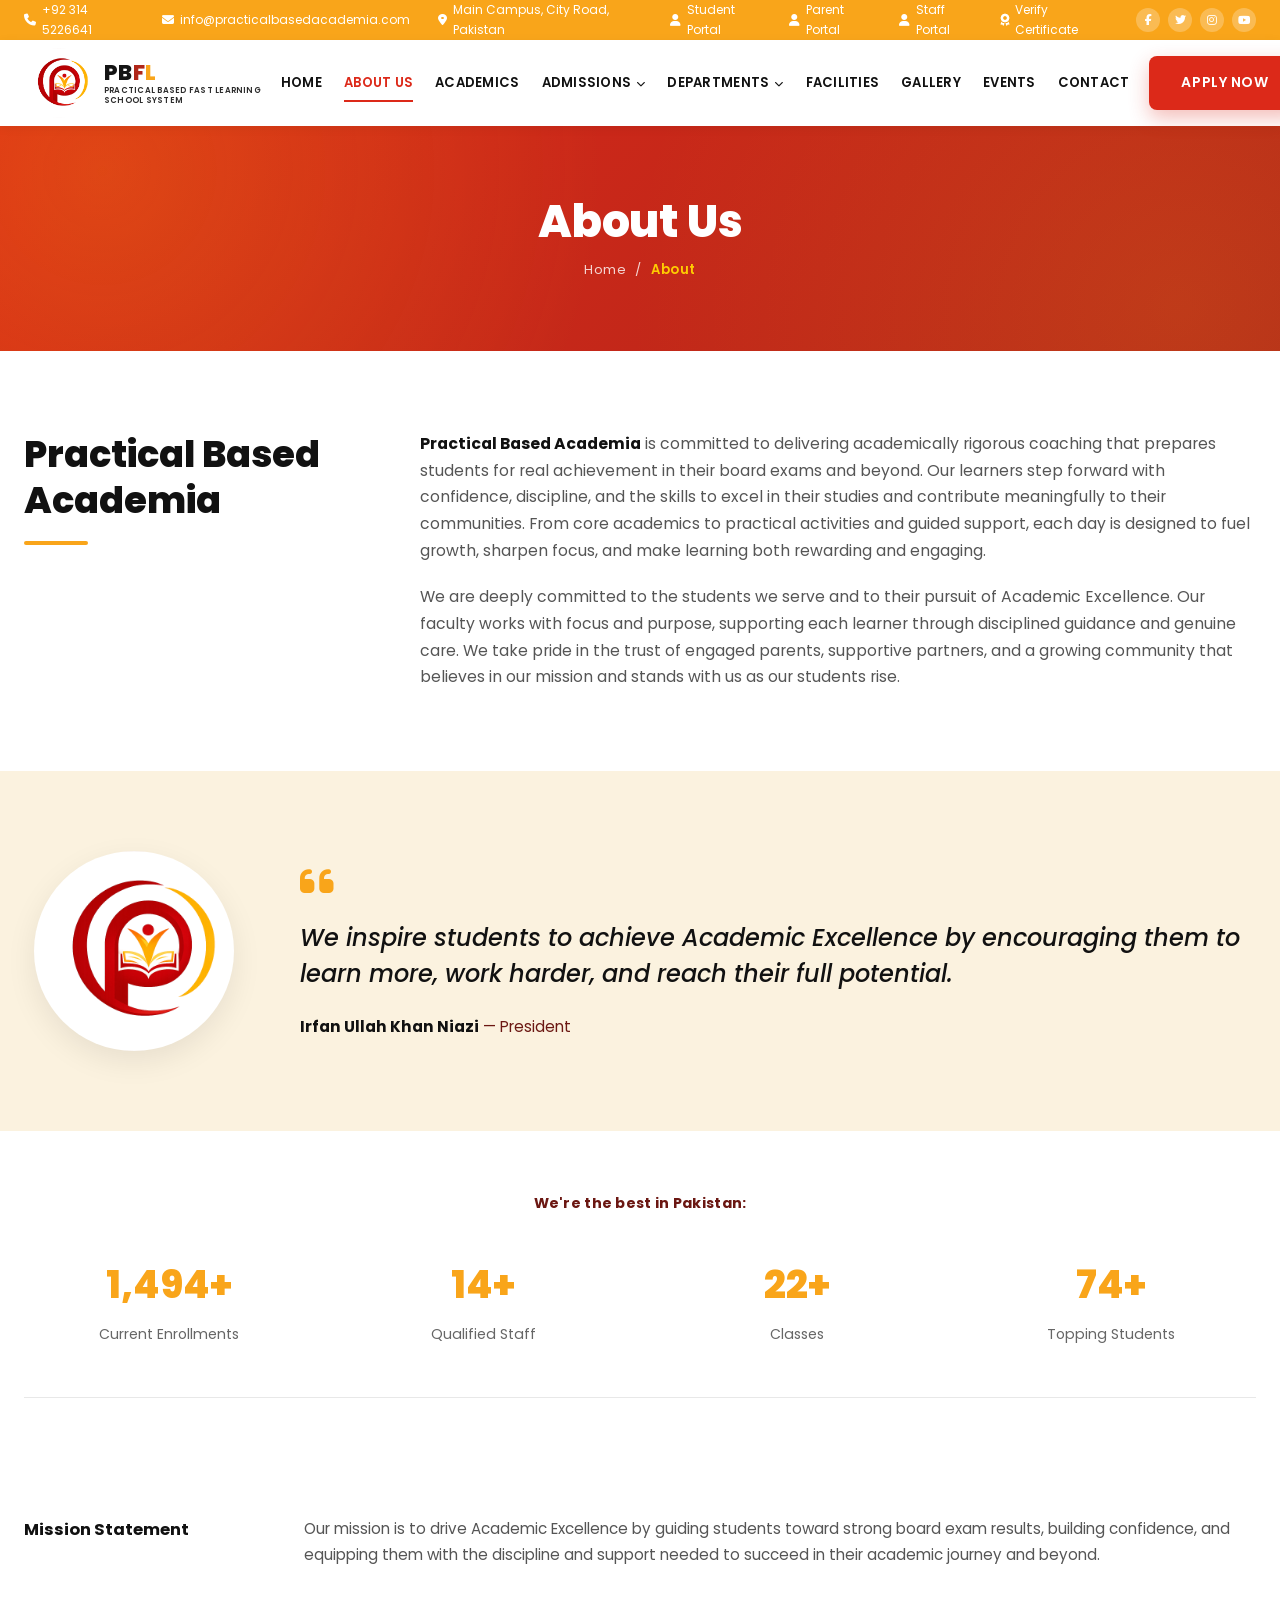
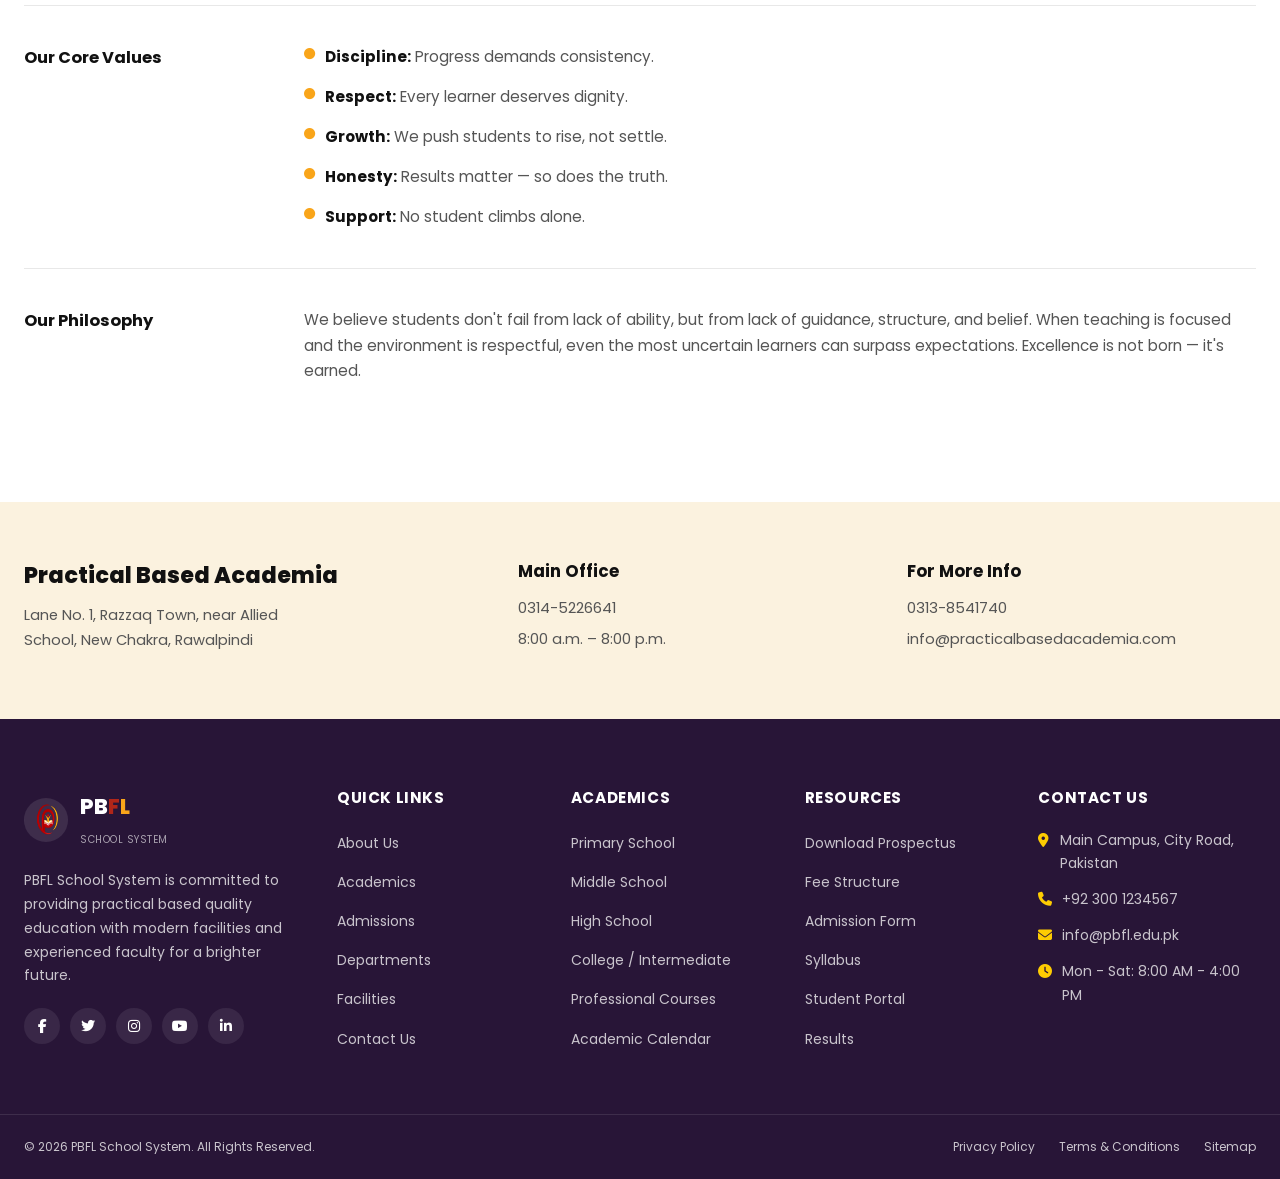
==== about.html @ 63ca3199 "Added the pages about contact certfctae" ====
<!doctype html>
<html lang="en">
<head>
<meta charset="UTF-8">
<meta name="viewport" content="width=device-width, initial-scale=1.0">
<title>About Us | PBFL School System</title>
<link rel="preconnect" href="https://fonts.googleapis.com">
<link rel="preconnect" href="https://fonts.gstatic.com" crossorigin>
<link rel="stylesheet" href="style.css">
<link href="https://fonts.googleapis.com/css2?family=Poppins:wght@300;400;500;600;700;800;900&display=swap" rel="stylesheet">
<link rel="stylesheet" href="https://cdnjs.cloudflare.com/ajax/libs/font-awesome/6.5.1/css/all.min.css">
<style>
/* ===================== ABOUT PAGE — component styles only ===================== */
:root{
  --cream:#FBF2DF;
}

/* ===================== PAGE TITLE BANNER ===================== */
.page-banner{
  position:relative;
  background:var(--gradient-primary);
  color:var(--white);
  padding-block:70px;
  text-align:center;
  overflow:hidden;
}
.page-banner::before{
  content:"";
  position:absolute; inset:0;
  background:
    radial-gradient(circle at 8% 20%, rgba(254,204,2,.18), transparent 42%),
    radial-gradient(circle at 92% 80%, rgba(249,165,26,.16), transparent 46%);
}
.page-banner h1{
  position:relative; z-index:1;
  color:var(--white);
  font-size:clamp(2rem, 4.5vw, 2.8rem);
  font-weight:800;
  letter-spacing:-.01em;
}
.page-banner .crumb{
  position:relative; z-index:1;
  margin-top:10px;
  font-size:.82rem;
  color:rgba(255,255,255,.8);
  letter-spacing:.04em;
}
.page-banner .crumb span{ color:var(--secondary); font-weight:600; }

/* ===================== ABOUT INTRO ===================== */
.about-intro{ padding-block:80px; background:var(--white); }
.about-intro__grid{
  display:grid;
  grid-template-columns:340px 1fr;
  gap:56px;
  align-items:start;
}
.about-intro__title{
  font-size:clamp(1.8rem,3vw,2.3rem);
  font-weight:800;
  color:var(--heading);
  line-height:1.25;
  margin-bottom:18px;
}
.about-intro__rule{
  width:64px; height:4px;
  background:var(--gold);
  border-radius:var(--radius-pill);
}
.about-intro__body p{
  color:#555;
  font-size:.98rem;
  margin-bottom:20px;
}
.about-intro__body p:last-child{ margin-bottom:0; }
.about-intro__body strong{ color:var(--heading); }

/* ===================== QUOTE / PRESIDENT ===================== */
.about-quote{ background:var(--cream); padding-block:80px; }
.about-quote__grid{
  display:grid;
  grid-template-columns:220px 1fr;
  gap:56px;
  align-items:center;
}
.about-quote__logo{
  width:200px; height:200px;
  border-radius:var(--radius-round);
  object-fit:cover;
  margin-inline:auto;
  background:var(--white);
  box-shadow:var(--shadow);
}
.about-quote__mark{
  font-size:2.4rem;
  color:var(--gold);
  line-height:1;
  margin-bottom:18px;
  font-family:Georgia, serif;
}
.about-quote blockquote{
  font-size:clamp(1.15rem,2.4vw,1.5rem);
  font-style:italic;
  color:var(--heading);
  font-weight:500;
  line-height:1.5;
  margin-bottom:22px;
}
.about-quote__author{
  font-size:.95rem;
  color:var(--maroon);
}
.about-quote__author strong{ color:var(--heading); font-weight:700; }

/* ===================== STATS ===================== */
.about-stats{ padding-block:60px; background:var(--white); }
.about-stats__label{
  text-align:center;
  font-weight:700;
  color:var(--maroon);
  font-size:.9rem;
  margin-bottom:36px;
  letter-spacing:.02em;
}
.about-stats__grid{
  display:grid;
  grid-template-columns:repeat(4, 1fr);
  gap:24px;
  text-align:center;
}
.about-stat__number{
  display:block;
  font-size:2.4rem;
  font-weight:800;
  color:var(--gold);
  margin-bottom:6px;
}
.about-stat p{ color:#666; font-size:.88rem; }
.about-stats__divider{
  border:none;
  border-top:1px solid var(--border);
  margin-top:50px;
}

/* ===================== INFO ROWS (mission / values / philosophy) ===================== */
.info-row{
  display:grid;
  grid-template-columns:240px 1fr;
  gap:40px;
  padding-block:38px;
  border-bottom:1px solid var(--border);
}
.info-row:last-of-type{ border-bottom:none; }
.info-row__label{
  font-weight:700;
  color:var(--heading);
  font-size:1.02rem;
}
.info-row__content p{ color:#555; font-size:.95rem; }
.values-list{ display:flex; flex-direction:column; gap:14px; }
.values-list li{
  color:#555;
  font-size:.95rem;
  display:flex;
  gap:10px;
  align-items:flex-start;
}
.values-list li i{
  color:var(--gold);
  margin-top:5px;
  font-size:.7rem;
  flex-shrink:0;
}
.values-list strong{ color:var(--heading); }

.info-section{ padding-block:20px 80px; background:var(--white); }

/* ===================== CONTACT STRIP ===================== */
.contact-strip{ background:var(--cream); padding-block:60px; }
.contact-strip__grid{
  display:grid;
  grid-template-columns:1.3fr 1fr 1fr;
  gap:40px;
}
.contact-strip h3{
  font-size:1.4rem;
  font-weight:800;
  color:var(--heading);
  margin-bottom:14px;
}
.contact-strip h4{
  font-size:1.05rem;
  font-weight:700;
  color:var(--heading);
  margin-bottom:14px;
}
.contact-strip p{ color:#555; font-size:.92rem; margin-bottom:6px; }
.contact-strip .addr{ color:#555; font-size:.92rem; max-width:280px; }

/* ===================== RESPONSIVE ===================== */
@media (max-width:900px){
  .about-intro__grid,
  .about-quote__grid{ grid-template-columns:1fr; gap:28px; }
  .about-quote__logo{ width:150px; height:150px; }
  .about-stats__grid{ grid-template-columns:repeat(2,1fr); gap:36px; }
  .info-row{ grid-template-columns:1fr; gap:14px; }
  .contact-strip__grid{ grid-template-columns:1fr; gap:30px; }
}
@media (max-width:480px){
  .page-banner{ padding-block:50px; }
  .about-intro{ padding-block:56px; }
  .about-quote{ padding-block:56px; }
  .about-stats__grid{ grid-template-columns:1fr 1fr; }
}
</style>
</head>
<body>

    <header class="site-header" id="siteHeader">
      <div class="top-bar">
        <div class="container top-bar__inner">
           <ul class="top-bar__contact">
            <li><i class="fa-solid fa-phone"></i> +92 314 5226641</li>
            <li><i class="fa-solid fa-envelope"></i>info@practicalbasedacademia.com</li>
            <li>
              <i class="fa-solid fa-location-dot"></i>  Main Campus, City Road,
              Pakistan
            </li>
          </ul>
          <div class="top-bar__right">
            <ul class="top-bar__portals">
              <li>
                <a href="#"><i class="fa-solid fa-user"></i> Student Portal</a>
              </li>
              <li>
                <a href="#"><i class="fa-solid fa-user"></i> Parent Portal</a>
              </li>
              <li>
                <a href="#"><i class="fa-solid fa-user"></i> Staff Portal</a>
              </li>
              <li>
                <a href="certificates.html"><i class="fa-solid fa-award"></i> Verify Certificate</a>
              </li>
            </ul>
            <ul class="top-bar__social">
              <li>
                <a href="#" aria-label="Facebook"
                  ><i class="fa-brands fa-facebook-f"></i
                ></a>
              </li>
              <li>
                <a href="#" aria-label="Twitter"
                  ><i class="fa-brands fa-twitter"></i
                ></a>
              </li>
              <li>
                <a href="#" aria-label="Instagram"
                  ><i class="fa-brands fa-instagram"></i
                ></a>
              </li>
              <li>
                <a href="#" aria-label="YouTube"
                  ><i class="fa-brands fa-youtube"></i
                ></a>
              </li>
            </ul>
          </div>
        </div>
      </div>

      <nav class="navbar" id="navbar">
        <div class="container navbar__inner">
          <a href="index.html" class="navbar__logo">
            <img
              src="images/logo-1.png"
              alt="PBFL School System Logo"
              class="navbar__logo-img"
            />
            <span class="navbar__logo-text">
              <strong
                ><span class="logo-letter logo-letter--dark">P</span
                ><span class="logo-letter logo-letter--dark">B</span
                ><span class="logo-letter logo-letter--red">F</span
                ><span class="logo-letter logo-letter--gold">L</span></strong
              >
              <small>PRACTICAL BASED FAST LEARNING<br />SCHOOL SYSTEM</small>
            </span>
          </a>

          <ul class="navbar__menu" id="navbarMenu">
            <li><a href="index.html">HOME</a></li>
            <li><a href="about.html" class="active">ABOUT US</a></li>
                         <li><a href="index.html#academics">ACADEMICS</a></li>

            <li class="has-dropdown">
              <a href="index.html#admissions"
                >ADMISSIONS <i class="fa-solid fa-chevron-down"></i
              ></a>
              <ul class="dropdown">
                <li><a href="admission-form.html">Admission Form</a></li>
                <li><a href="fee-structure.html">Fee Structure</a></li>
                <li><a href="prospectus.html">Prospectus</a></li>
              </ul>
            </li>
            <li class="has-dropdown">
              <a href="index.html#departments"
                >DEPARTMENTS <i class="fa-solid fa-chevron-down"></i
              ></a>
              <ul class="dropdown">
                <li><a href="#">Science</a></li>
                <li><a href="#">Computer</a></li>
                <li><a href="#">Arts</a></li>
              </ul>
            </li>
            <li><a href="index.html#facilities">FACILITIES</a></li>
            <li><a href="index.html#gallery">GALLERY</a></li>
            <li><a href="index.html#events">EVENTS</a></li>
            <li><a href="index.html#contact">CONTACT</a></li>
          </ul>

          <a href="index.html#admissions" class="btn btn--primary navbar__cta"
            >APPLY NOW</a
          >

          <button
            class="navbar__toggle"
            id="navbarToggle"
            aria-label="Toggle navigation"
          >
            <span></span>
            <span></span>
            <span></span>
          </button>
        </div>
      </nav>
    </header>

    <main>

    <!-- ===================== PAGE TITLE BANNER ===================== -->
    <section class="page-banner">
      <div class="container">
        <h1>About Us</h1>
        <p class="crumb">Home &nbsp;/&nbsp; <span>About</span></p>
      </div>
    </section>

    <!-- ===================== ABOUT INTRO ===================== -->
    <section class="about-intro">
      <div class="container about-intro__grid">
        <div>
          <h2 class="about-intro__title">Practical Based Academia</h2>
          <div class="about-intro__rule"></div>
        </div>
        <div class="about-intro__body">
          <p><strong>Practical Based Academia</strong> is committed to delivering academically rigorous coaching that prepares students for real achievement in their board exams and beyond. Our learners step forward with confidence, discipline, and the skills to excel in their studies and contribute meaningfully to their communities. From core academics to practical activities and guided support, each day is designed to fuel growth, sharpen focus, and make learning both rewarding and engaging.</p>
          <p>We are deeply committed to the students we serve and to their pursuit of Academic Excellence. Our faculty works with focus and purpose, supporting each learner through disciplined guidance and genuine care. We take pride in the trust of engaged parents, supportive partners, and a growing community that believes in our mission and stands with us as our students rise.</p>
        </div>
      </div>
    </section>

    <!-- ===================== QUOTE / PRESIDENT ===================== -->
    <section class="about-quote">
      <div class="container about-quote__grid">
        <img src="images/logo-1.png" alt="PBFL School System Logo" class="about-quote__logo">
        <div>
          <div class="about-quote__mark"><i class="fa-solid fa-quote-left"></i></div>
          <blockquote>We inspire students to achieve Academic Excellence by encouraging them to learn more, work harder, and reach their full potential.</blockquote>
          <p class="about-quote__author"><strong>Irfan Ullah Khan Niazi</strong> &mdash; President</p>
        </div>
      </div>
    </section>

    <!-- ===================== STATS ===================== -->
    <section class="about-stats">
      <div class="container">
        <p class="about-stats__label">We're the best in Pakistan:</p>
        <div class="about-stats__grid">
          <div class="about-stat" data-reveal>
            <span class="about-stat__number" data-count="2000" data-suffix="+">0</span>
            <p>Current Enrollments</p>
          </div>
          <div class="about-stat" data-reveal>
            <span class="about-stat__number" data-count="20" data-suffix="+">0</span>
            <p>Qualified Staff</p>
          </div>
          <div class="about-stat" data-reveal>
            <span class="about-stat__number" data-count="30" data-suffix="+">0</span>
            <p>Classes</p>
          </div>
          <div class="about-stat" data-reveal>
            <span class="about-stat__number" data-count="100" data-suffix="+">0</span>
            <p>Topping Students</p>
          </div>
        </div>
        <hr class="about-stats__divider">
      </div>
    </section>

    <!-- ===================== MISSION / VALUES / PHILOSOPHY ===================== -->
    <section class="info-section">
      <div class="container">

        <div class="info-row">
          <div class="info-row__label">Mission Statement</div>
          <div class="info-row__content">
            <p>Our mission is to drive Academic Excellence by guiding students toward strong board exam results, building confidence, and equipping them with the discipline and support needed to succeed in their academic journey and beyond.</p>
          </div>
        </div>

        <div class="info-row">
          <div class="info-row__label">Our Core Values</div>
          <div class="info-row__content">
            <ul class="values-list">
              <li><i class="fa-solid fa-circle"></i> <span><strong>Discipline:</strong> Progress demands consistency.</span></li>
              <li><i class="fa-solid fa-circle"></i> <span><strong>Respect:</strong> Every learner deserves dignity.</span></li>
              <li><i class="fa-solid fa-circle"></i> <span><strong>Growth:</strong> We push students to rise, not settle.</span></li>
              <li><i class="fa-solid fa-circle"></i> <span><strong>Honesty:</strong> Results matter &mdash; so does the truth.</span></li>
              <li><i class="fa-solid fa-circle"></i> <span><strong>Support:</strong> No student climbs alone.</span></li>
            </ul>
          </div>
        </div>

        <div class="info-row">
          <div class="info-row__label">Our Philosophy</div>
          <div class="info-row__content">
            <p>We believe students don't fail from lack of ability, but from lack of guidance, structure, and belief. When teaching is focused and the environment is respectful, even the most uncertain learners can surpass expectations. Excellence is not born &mdash; it's earned.</p>
          </div>
        </div>

      </div>
    </section>

    <!-- ===================== CONTACT STRIP ===================== -->
    <section class="contact-strip">
      <div class="container contact-strip__grid">
        <div>
          <h3>Practical Based Academia</h3>
          <p class="addr">Lane No. 1, Razzaq Town, near Allied School, New Chakra, Rawalpindi</p>
        </div>
        <div>
          <h4>Main Office</h4>
          <p>0314-5226641</p>
          <p>8:00 a.m. &ndash; 8:00 p.m.</p>
        </div>
        <div>
          <h4>For More Info</h4>
          <p>0313-8541740</p>
          <p>info@practicalbasedacademia.com</p>
        </div>
      </div>
    </section>

    </main>

    <!-- Footer -->
    <footer class="site-footer" id="contact">
      <div class="container site-footer__grid">
        <div class="footer-col footer-col--about">
          <a href="index.html" class="footer-logo">
            <img src="images/logo-1.png" alt="PBFL School System Logo" />
            <span>
              <strong
                ><span class="logo-letter logo-letter--light">P</span
                ><span class="logo-letter logo-letter--light">B</span
                ><span class="logo-letter logo-letter--red">F</span
                ><span class="logo-letter logo-letter--gold">L</span></strong
              >
              <small>SCHOOL SYSTEM</small>
            </span>
          </a>
          <p>
            PBFL School System is committed to providing practical based quality
            education with modern facilities and experienced faculty for a
            brighter future.
          </p>
          <ul class="footer-social">
            <li>
              <a href="#" aria-label="Facebook"
                ><i class="fa-brands fa-facebook-f"></i
              ></a>
            </li>
            <li>
              <a href="#" aria-label="Twitter"
                ><i class="fa-brands fa-twitter"></i
              ></a>
            </li>
            <li>
              <a href="#" aria-label="Instagram"
                ><i class="fa-brands fa-instagram"></i
              ></a>
            </li>
            <li>
              <a href="#" aria-label="YouTube"
                ><i class="fa-brands fa-youtube"></i
              ></a>
            </li>
            <li>
              <a href="#" aria-label="LinkedIn"
                ><i class="fa-brands fa-linkedin-in"></i
              ></a>
            </li>
          </ul>
        </div>

        <div class="footer-col">
          <h4>QUICK LINKS</h4>
          <ul>
            <li><a href="about.html">About Us</a></li>
            <li><a href="index.html#academics">Academics</a></li>
            <li><a href="index.html#admissions">Admissions</a></li>
            <li><a href="index.html#departments">Departments</a></li>
            <li><a href="index.html#facilities">Facilities</a></li>
            <li><a href="index.html#contact">Contact Us</a></li>
          </ul>
        </div>

        <div class="footer-col">
          <h4>ACADEMICS</h4>
          <ul>
            <li><a href="#">Primary School</a></li>
            <li><a href="#">Middle School</a></li>
            <li><a href="#">High School</a></li>
            <li><a href="#">College / Intermediate</a></li>
            <li><a href="#">Professional Courses</a></li>
            <li><a href="#">Academic Calendar</a></li>
          </ul>
        </div>

        <div class="footer-col">
          <h4>RESOURCES</h4>
          <ul>
            <li><a href="prospectus.html">Download Prospectus</a></li>
            <li><a href="fee-structure.html">Fee Structure</a></li>
            <li><a href="admission-form.html">Admission Form</a></li>
            <li><a href="#">Syllabus</a></li>
            <li><a href="#">Student Portal</a></li>
            <li><a href="#">Results</a></li>
          </ul>
        </div>

        <div class="footer-col">
          <h4>CONTACT US</h4>
          <ul class="footer-contact">
            <li>
              <i class="fa-solid fa-location-dot"></i> Main Campus, City Road,
              Pakistan
            </li>
            <li><i class="fa-solid fa-phone"></i> +92 300 1234567</li>
            <li><i class="fa-solid fa-envelope"></i> info@pbfl.edu.pk</li>
            <li>
              <i class="fa-solid fa-clock"></i> Mon - Sat: 8:00 AM - 4:00 PM
            </li>
          </ul>
        </div>
      </div>

      <div class="site-footer__bottom">
        <div class="container site-footer__bottom-inner">
          <p>&copy; 2026 PBFL School System. All Rights Reserved.</p>
          <ul>
            <li><a href="#">Privacy Policy</a></li>
            <li><a href="#">Terms &amp; Conditions</a></li>
            <li><a href="#">Sitemap</a></li>
          </ul>
        </div>
      </div>
    </footer>

    <button id="backToTop" class="back-to-top" aria-label="Back to top">
      <i class="fa-solid fa-arrow-up"></i>
    </button>

<script>
  // Counter animation for the stats section — matches the counter
  // behaviour already used elsewhere on the PBFL site (script.js).
  document.addEventListener('DOMContentLoaded', () => {
    const counters = document.querySelectorAll('.about-stat__number');
    if (!counters.length) return;

    const animateCounter = (el) => {
      const target = parseInt(el.dataset.count, 10) || 0;
      const suffix = el.dataset.suffix || '';
      const duration = 1800;
      const startTime = performance.now();

      const step = (now) => {
        const progress = Math.min((now - startTime) / duration, 1);
        const eased = 1 - Math.pow(1 - progress, 3);
        const value = Math.floor(eased * target);
        el.textContent = value.toLocaleString() + suffix;
        if (progress < 1) requestAnimationFrame(step);
        else el.textContent = target.toLocaleString() + suffix;
      };
      requestAnimationFrame(step);
    };

    const observer = new IntersectionObserver((entries) => {
      entries.forEach((entry) => {
        if (entry.isIntersecting) {
          animateCounter(entry.target);
          observer.unobserve(entry.target);
        }
      });
    }, { threshold: 0.5 });

    counters.forEach((counter) => observer.observe(counter));
  });
</script>
    <script src="script.js"></script>
</body>
</html>
---- style.css ----
/* ==========================================================================
   PBFL SCHOOL SYSTEM — STYLESHEET
   ========================================================================== */

/* ---------- Root Variables ---------- */
:root{
  /* Colors */
  --primary:#DC2919;
  --primary-dark:#B02619;
  --secondary:#FECC02;
  --gold:#F9A51A;
  --maroon:#6B1712;
  --purple:#281537;
  --black:#020101;
  --white:#FFFFFF;
  --light:#FAFAFA;
  --gray:#F4F4F4;
  --text:#2B2B2B;
  --heading:#111111;
  --border:#E8E8E8;

  --gradient-primary: linear-gradient(135deg, var(--primary) 0%, var(--primary-dark) 100%);
  --gradient-gold: linear-gradient(135deg, var(--gold) 0%, var(--secondary) 100%);

  --shadow-sm: 0 2px 10px rgba(2,1,1,.06);
  --shadow: 0 10px 30px rgba(2,1,1,.08);
  --shadow-lg: 0 20px 45px rgba(2,1,1,.12);

  --radius-sm: 8px;
  --radius: 12px;
  --radius-lg: 20px;
  --radius-round: 50%;
  --radius-pill: 999px;

  --transition-fast: .2s ease;
  --transition: .35s ease;
  --transition-slow: .6s ease;

  --container: 1380px;
  --navbar-height: 86px;
  --topbar-height: 40px;
  --section-padding: 80px;
  --section-padding-sm: 50px;
  --btn-height: 54px;

  --font-base: 'Poppins', sans-serif;
  --fs-h1: 2.9rem;
  --fs-h2: 2.2rem;
  --fs-h3: 1.25rem;
  --fs-body: 1rem;
  --fs-sm: 0.875rem;
  --fs-xs: 0.75rem;
  --lh-heading: 1.18;
  --lh-body: 1.7;
  --ls-wide: 0.04em;
  --ls-wider: 0.1em;

  --z-header: 1000;
  --z-dropdown: 1010;
  --z-back-to-top: 999;
  --z-overlay: 1050;

  --opacity-muted: .85;
  --blur-glass: blur(8px);
}

*,
*::before,
*::after{
  margin:0;
  padding:0;
  box-sizing:border-box;
}

html{
  scroll-behavior:smooth;
  scroll-padding-top: calc(var(--navbar-height) + var(--topbar-height));
}

body{
  font-family:var(--font-base);
  color:var(--text);
  line-height:var(--lh-body);
  background:var(--white);
  overflow-x:hidden;
  -webkit-font-smoothing:antialiased;
}

img{ max-width:100%; display:block; }
a{ text-decoration:none; color:inherit; }
ul{ list-style:none; }
button{ font-family:inherit; cursor:pointer; border:none; background:none; }
input{ font-family:inherit; }

h1,h2,h3,h4,h5,h6{
  color:var(--heading);
  line-height:var(--lh-heading);
  font-weight:700;
}

.container{
  width:100%;
  max-width:var(--container);
  margin-inline:auto;
  padding-inline:24px;
}

:focus-visible{
  outline:3px solid var(--gold);
  outline-offset:2px;
}

@media (prefers-reduced-motion: reduce){
  *{
    animation-duration:0.001ms !important;
    animation-iteration-count:1 !important;
    transition-duration:0.001ms !important;
    scroll-behavior:auto !important;
  }
}

/* ---------- Buttons ---------- */
.btn{
  display:inline-flex;
  align-items:center;
  justify-content:center;
  gap:10px;
  height:var(--btn-height);
  padding-inline:32px;
  border-radius:var(--radius-sm);
  font-size:var(--fs-sm);
  font-weight:600;
  letter-spacing:var(--ls-wide);
  white-space:nowrap;
  transition:transform var(--transition-fast), box-shadow var(--transition-fast), background var(--transition-fast);
}

.btn i{ font-size:.85em; transition:transform var(--transition-fast); }

.btn--primary{
  background:var(--primary);
  color:var(--white);
  box-shadow:0 8px 20px rgba(220,41,25,.3);
}
.btn--primary:hover{
  background:var(--primary-dark);
  transform:translateY(-3px);
  box-shadow:0 14px 26px rgba(220,41,25,.38);
}

.btn--secondary{
  background:var(--secondary);
  color:var(--heading);
  box-shadow:0 8px 20px rgba(254,204,2,.3);
}
.btn--secondary:hover{
  background:var(--gold);
  transform:translateY(-3px);
  box-shadow:0 14px 26px rgba(249,165,26,.4);
}

.btn--gold{
  background:var(--gold);
  color:var(--white);
}
.btn--gold:hover{
  background:var(--secondary);
  color:var(--heading);
  transform:translateY(-3px);
}

.btn:hover i{ transform:translateX(4px); }

/* ==========================================================================
   HEADER
   ========================================================================== */
.site-header{
  position:sticky;
  top:0;
  left:0;
  right:0;
  z-index:var(--z-header);
  width:100%;
}

.top-bar{
  background:var(--gold);
  color:var(--white);
  height:var(--topbar-height);
  display:flex;
  align-items:center;
  font-size:var(--fs-xs);
}

.top-bar__inner{
  display:flex;
  align-items:center;
  justify-content:space-between;
  gap:20px;
}

.top-bar__contact{
  display:flex;
  align-items:center;
  gap:28px;
}

.top-bar__contact li{
  display:flex;
  align-items:center;
  gap:8px;
}

.top-bar__right{
  display:flex;
  align-items:center;
  gap:28px;
}

.top-bar__portals{
  display:flex;
  align-items:center;
  gap:22px;
}

.top-bar__portals a,
.top-bar__contact li{
  display:flex;
  align-items:center;
  gap:6px;
}

.top-bar__portals a:hover{ text-decoration:underline; }

.top-bar__social{
  display:flex;
  align-items:center;
  gap:8px;
}

.top-bar__social a{
  width:24px;
  height:24px;
  border-radius:var(--radius-round);
  background:rgba(255,255,255,.25);
  display:flex;
  align-items:center;
  justify-content:center;
  font-size:11px;
  transition:background var(--transition-fast);
}

.top-bar__social a:hover{ background:var(--white); color:var(--gold); }

.navbar{
  background:var(--white);
  height:var(--navbar-height);
  box-shadow:var(--shadow-sm);
  transition:box-shadow var(--transition), height var(--transition);
}

.site-header.is-scrolled .navbar{
  box-shadow:var(--shadow-lg);
}

.navbar__inner{
  height:100%;
  display:flex;
  align-items:center;
  justify-content:space-between;
  gap:20px;
  flex-wrap:nowrap;
}

.navbar__logo{
  display:flex;
  align-items:center;
  gap:10px;
  flex-shrink:0;
}

.navbar__logo-img{
  width:70px;
  height:70px;
  border-radius:var(--radius-round);
  object-fit:cover;
  /* background:var(--gray); */
  flex-shrink:0;
}

.navbar__logo-text{
  display:flex;
  flex-direction:column;
  line-height:1.2;
  white-space:nowrap;
}

.navbar__logo-text strong{
  font-size:1.35rem;
  font-weight:800;
  letter-spacing:.02em;
}

/* PBFL wordmark — each letter colored to match the brand logo:
   P/B dark, F red, L gold */
.logo-letter--dark{ color:#141414; }
.logo-letter--light{ color:var(--white); }
.logo-letter--red{ color:var(--primary-dark); }
.logo-letter--gold{ color:var(--gold); }

.navbar__logo-text small{
  font-size:8px;
  font-weight:600;
  color:var(--text);
  letter-spacing:.03em;
  white-space:nowrap;
}

.navbar__menu{
  display:flex;
  align-items:center;
  gap:22px;
  flex-wrap:nowrap;
  flex:1;
  justify-content:center;
}

.navbar__menu > li{ position:relative; flex-shrink:0; }

.navbar__menu a{
  font-size:.82rem;
  font-weight:600;
  color:var(--heading);
  letter-spacing:.02em;
  display:flex;
  align-items:center;
  gap:5px;
  padding:8px 0;
  position:relative;
  white-space:nowrap;
  transition:color var(--transition-fast);
}

.navbar__menu a i{ font-size:9px; }

.navbar__menu a::after{
  content:"";
  position:absolute;
  left:0; bottom:0;
  width:0;
  height:2px;
  background:var(--primary);
  transition:width var(--transition-fast);
}

.navbar__menu a:hover,
.navbar__menu a.active{ color:var(--primary); }

.navbar__menu a:hover::after,
.navbar__menu a.active::after{ width:100%; }

.dropdown{
  position:absolute;
  top:calc(100% + 14px);
  left:0;
  min-width:200px;
  background:var(--white);
  border-radius:var(--radius-sm);
  box-shadow:var(--shadow-lg);
  padding:10px;
  opacity:0;
  visibility:hidden;
  transform:translateY(10px);
  transition:opacity var(--transition), transform var(--transition), visibility var(--transition);
  z-index:var(--z-dropdown);
}

.has-dropdown:hover .dropdown,
.has-dropdown:focus-within .dropdown{
  opacity:1;
  visibility:visible;
  transform:translateY(0);
}

.dropdown li a{
  padding:10px 12px;
  border-radius:6px;
  display:block;
}

.dropdown li a:hover{ background:var(--gray); color:var(--primary); }
.dropdown li a::after{ display:none; }

.navbar__cta{ flex-shrink:0; }

.navbar__toggle{
  display:none;
  flex-direction:column;
  gap:5px;
  width:30px;
}

.navbar__toggle span{
  width:100%;
  height:3px;
  background:var(--heading);
  border-radius:2px;
  transition:transform var(--transition-fast), opacity var(--transition-fast);
}

.navbar__toggle.is-open span:nth-child(1){ transform:translateY(8px) rotate(45deg); }
.navbar__toggle.is-open span:nth-child(2){ opacity:0; }
.navbar__toggle.is-open span:nth-child(3){ transform:translateY(-8px) rotate(-45deg); }

/* ==========================================================================
   HERO — full-width background image behind the text (previous layout),
   with the overlay fixed so it no longer covers the third student
   ========================================================================== */
.hero{
  position:relative;
  overflow:hidden;
  height:clamp(440px, 56vh, 560px);
  display:flex;
  align-items:center;
  padding-block:40px;
}

.hero__bg{
  position:absolute;
  inset:0;
  z-index:0;
}

.hero__bg-image{

  width:75%;

  height:100%;

  object-fit:cover;

    margin-left: auto;  /* eats up space on the left instead */



  object-position:center 20%;

  display:block;

}

/* Narrow, low-opacity fade: just enough backing for the text block,
   without washing out the rest of the photo (that's what was hiding
   the third student before). Text legibility is reinforced separately
   with text-shadow below, not by a big flat white panel. */
.hero__bg-overlay{
  position:absolute;
  inset:0;
  background:linear-gradient(90deg,
    rgba(255,255,255,.92) 0%,
    rgba(255,255,255,.78) 14%,
    rgba(255,255,255,.42) 24%,
    rgba(255,255,255,.12) 34%,
    rgba(255,255,255,0) 42%
  );
}

.hero__inner{
  position:relative;
  z-index:2;
  width:100%;
}

.hero__content{
  max-width:480px;
}

.hero__eyebrow{
  color:var(--text);
  font-weight:700;
  letter-spacing:var(--ls-wider);
  font-size:.72rem;
  margin-bottom:12px;
  text-shadow:0 1px 3px rgba(255,255,255,.6);
}

.hero__heading{
  font-size:var(--fs-h1);
  font-weight:800;
  color:var(--heading);
  margin-bottom:18px;
  letter-spacing:-.01em;
  text-shadow:0 2px 18px rgba(255,255,255,.55), 0 1px 2px rgba(255,255,255,.7);
}

.text-highlight{ color:var(--primary); }
.text-gold{ color:var(--gold); }

.hero__description{
  max-width:420px;
  color:#444;
  font-size:.94rem;
  line-height:1.6;
  margin-bottom:30px;
  text-shadow:0 1px 6px rgba(255,255,255,.75);
  display:-webkit-box;
  -webkit-line-clamp:3;
  -webkit-box-orient:vertical;
  overflow:hidden;
  min-height:calc(1.6em * 3);
}

.hero__buttons{
  display:flex;
  gap:16px;
  flex-wrap:wrap;
  align-items:center;
}

.hero__buttons .btn--secondary{
  padding-right:6px;
  gap:14px;
}

.hero__buttons .btn--secondary i{
  width:34px;
  height:34px;
  border-radius:var(--radius-round);
  background:var(--heading);
  color:var(--white);
  display:flex;
  align-items:center;
  justify-content:center;
  font-size:.75rem;
}

.hero__buttons .btn--secondary:hover i{ background:var(--primary); transform:none; }

.hero__arrow{
  position:absolute;
  top:50%;
  transform:translateY(-50%);
  width:42px;
  height:42px;
  border-radius:var(--radius-round);
  background:var(--white);
  color:var(--heading);
  display:flex;
  align-items:center;
  justify-content:center;
  box-shadow:0 4px 14px rgba(2,1,1,.15);
  z-index:3;
  font-size:.85rem;
  transition:background var(--transition-fast), color var(--transition-fast);
}

.hero__arrow:hover{
  background:var(--primary);
  color:var(--white);
}

.hero__arrow--left{ left:20px; }
.hero__arrow--right{ right:20px; }

.hero__wave{
  position:absolute;
  left:0; right:0; bottom:-2px;
  line-height:0;
  z-index:2;
}

.hero__wave svg{ width:100%; height:36px; display:block; }
.hero__wave-gold{ fill:var(--secondary); }
.hero__wave-red{ fill:var(--primary); }

/* ==========================================================================
   FEATURES
   ========================================================================== */
.features{
  padding-block:70px 60px;
  background:var(--white);
}

.features__grid{
  display:grid;
  grid-template-columns:repeat(6, 1fr);
  gap:24px;
}

.feature-card{
  position:relative;
  text-align:center;
  padding:34px 18px;
  border-radius:var(--radius);
  background:var(--white);
  box-shadow:var(--shadow-sm);
  border:1px solid var(--border);
  overflow:hidden;
  isolation:isolate;
  cursor:default;
  transition:transform .4s cubic-bezier(.22,1,.36,1), box-shadow .4s ease, border-color .4s ease;
}

.feature-card::before{
  content:"";
  position:absolute;
  top:0; left:0; right:0;
  height:4px;
  background:var(--gradient-primary);
  transform:scaleX(0);
  transform-origin:left;
  transition:transform .45s cubic-bezier(.22,1,.36,1);
}

.feature-card::after{
  content:"";
  position:absolute;
  inset:0;
  background:radial-gradient(circle at 50% 0%, rgba(220,41,25,.05), transparent 70%);
  opacity:0;
  transition:opacity .4s ease;
  z-index:-1;
}

.feature-card:hover{
  transform:translateY(-10px);
  box-shadow:0 22px 40px rgba(2,1,1,.12);
  border-color:transparent;
}

.feature-card:hover::before{ transform:scaleX(1); }
.feature-card:hover::after{ opacity:1; }

.feature-card__icon{
  width:68px;
  height:68px;
  border-radius:var(--radius-round);
  display:flex;
  align-items:center;
  justify-content:center;
  color:var(--white);
  font-size:1.4rem;
  margin:0 auto 20px;
  position:relative;
  transition:transform .5s cubic-bezier(.34,1.56,.64,1), box-shadow .4s ease;
}

.feature-card__icon--red{ background:var(--gradient-primary); }
.feature-card__icon--gold{ background:var(--gradient-gold); }

.feature-card:hover .feature-card__icon{
  transform:scale(1.12) rotate(-8deg);
}

.feature-card:hover .feature-card__icon--red{
  box-shadow:0 12px 26px rgba(220,41,25,.4);
}

.feature-card:hover .feature-card__icon--gold{
  box-shadow:0 12px 26px rgba(249,165,26,.4);
}

.feature-card__icon i{ transition:transform .5s ease; }
.feature-card:hover .feature-card__icon i{ transform:scale(1.1); }

.feature-card h3{
  font-size:1.05rem;
  margin-bottom:10px;
  transition:color .3s ease;
}

.feature-card:hover h3{ color:var(--primary); }

.feature-card p{
  font-size:var(--fs-sm);
  color:#666;
}

/* ==========================================================================
   STATISTICS
   ========================================================================== */
.statistics{
  background:var(--gradient-primary);
  padding-block:55px;
  margin-block:20px;
}

.statistics__grid{
  display:grid;
  grid-template-columns:repeat(6, 1fr);
  gap:20px;
  text-align:center;
}

.stat-item i{
  font-size:1.8rem;
  color:var(--secondary);
  margin-bottom:14px;
  display:block;
}

.stat-item__number{
  display:block;
  font-size:2.2rem;
  font-weight:800;
  color:var(--secondary);
  margin-bottom:6px;
}

.stat-item p{
  color:var(--white);
  font-size:var(--fs-sm);
  opacity:var(--opacity-muted);
}

/* ==========================================================================
   SECTION HEAD (shared)
   ========================================================================== */
.section-head{
  display:flex;
  justify-content:space-between;
  align-items:flex-end;
  gap:40px;
  margin-bottom:50px;
}

.section-head__eyebrow{
  color:var(--primary);
  font-weight:700;
  letter-spacing:var(--ls-wider);
  font-size:var(--fs-xs);
  margin-bottom:12px;
}

.section-head__title{
  font-size:var(--fs-h2);
  font-weight:800;
  position:relative;
  padding-bottom:16px;
}

.section-head__title::after{
  content:"";
  position:absolute;
  left:0; bottom:0;
  width:60px;
  height:4px;
  background:var(--gold);
  border-radius:var(--radius-pill);
}

.section-head__desc{
  max-width:420px;
  color:#666;
  font-size:var(--fs-sm);
  padding-bottom:6px;
}

/* ==========================================================================
   PROGRAMS
   ========================================================================== */
.programs{
  padding-block:var(--section-padding);
  background:var(--light);
}

.programs__grid{
  display:grid;
  grid-template-columns:repeat(5, 1fr);
  gap:24px;
}

.program-card{
  position:relative;
  background:var(--white);
  border-radius:var(--radius);
  padding:34px 24px;
  text-align:center;
  box-shadow:var(--shadow-sm);
  border:1px solid var(--border);
  overflow:hidden;
  isolation:isolate;
  transition:transform .45s cubic-bezier(.22,1,.36,1), box-shadow .45s ease, border-color .45s ease;
}

.program-card::before{
  content:"";
  position:absolute;
  inset:0;
  background:var(--gradient-primary);
  clip-path:circle(0% at 50% 100%);
  transition:clip-path .55s cubic-bezier(.22,1,.36,1);
  z-index:-1;
}

.program-card:hover{
  transform:translateY(-12px);
  box-shadow:0 24px 46px rgba(220,41,25,.25);
  border-color:transparent;
}

.program-card:hover::before{
  clip-path:circle(75% at 50% 100%);
}

.program-card__icon{
  width:64px;
  height:64px;
  border-radius:var(--radius-round);
  display:flex;
  align-items:center;
  justify-content:center;
  color:var(--white);
  font-size:1.3rem;
  margin:0 auto 20px;
  transition:transform .5s cubic-bezier(.34,1.56,.64,1), background .4s ease, color .4s ease, box-shadow .4s ease;
}

.program-card__icon--gold{ background:var(--gradient-gold); }
.program-card__icon--red{ background:var(--gradient-primary); }

.program-card:hover .program-card__icon{
  background:var(--white);
  color:var(--primary);
  transform:scale(1.14) rotate(360deg);
  box-shadow:0 10px 24px rgba(2,1,1,.2);
}

.program-card h3{
  font-size:1.05rem;
  margin-bottom:12px;
  transition:color .4s ease;
}

.program-card:hover h3{ color:var(--white); }

.program-card p{
  font-size:var(--fs-sm);
  color:#666;
  margin-bottom:18px;
  transition:color .4s ease;
}

.program-card:hover p{ color:rgba(255,255,255,.9); }

.read-more{
  color:var(--primary);
  font-weight:600;
  font-size:var(--fs-sm);
  display:inline-flex;
  align-items:center;
  gap:8px;
  position:relative;
  transition:color .4s ease;
}

.read-more::after{
  content:"";
  position:absolute;
  left:0; bottom:-3px;
  width:0;
  height:1.5px;
  background:currentColor;
  transition:width .35s ease;
}

.read-more:hover::after{ width:calc(100% - 26px); }

.program-card:hover .read-more{ color:var(--white); }

.read-more i{ transition:transform .35s cubic-bezier(.34,1.56,.64,1); }
.read-more:hover i{ transform:translateX(6px); }

/* ==========================================================================
   ACHIEVERS
   ========================================================================== */
.achievers{
  padding-block:var(--section-padding);
  background:var(--white);
}

.achievers__inner{
  display:grid;
  grid-template-columns:260px 1fr;
  gap:40px;
  align-items:center;
}

.achievers__intro{
  background:var(--gray);
  padding:36px 28px;
  border-radius:var(--radius);
  height:100%;
  display:flex;
  flex-direction:column;
  justify-content:center;
}

.achievers__intro .section-head__title{ margin-bottom:26px; }

.achievers__intro .btn{ align-self:flex-start; }

.achievers__list{
  display:grid;
  grid-template-columns:repeat(5, 1fr);
  gap:20px;
}

.achiever-card{
  text-align:center;
  padding:10px;
}

.achiever-card__avatar{
  position:relative;
  width:96px;
  height:96px;
  margin:0 auto 16px;
}

.achiever-card__avatar img{
  width:100%;
  height:100%;
  border-radius:var(--radius-round);
  object-fit:cover;
  border:3px solid var(--secondary);
  background:var(--gray);
}

.achiever-card__wreath{
  position:absolute;
  bottom:-10px;
  left:50%;
  transform:translateX(-50%);
  color:var(--gold);
  font-size:1.4rem;
  background:var(--white);
  border-radius:var(--radius-round);
  width:28px;
  height:28px;
  display:flex;
  align-items:center;
  justify-content:center;
  box-shadow:var(--shadow-sm);
}

.achiever-card h4{
  font-size:1rem;
  margin-bottom:6px;
}

.achiever-card__position{
  color:var(--primary);
  font-weight:700;
  font-size:var(--fs-xs);
  letter-spacing:.03em;
  margin-bottom:4px;
}

.achiever-card__position--gold{ color:var(--gold); }

.achiever-card__detail{
  font-size:var(--fs-xs);
  color:#666;
}

.achiever-card__sub{
  font-size:var(--fs-xs);
  color:#999;
}

/* ==========================================================================
   EVENTS & NEWS
   ========================================================================== */
.events-news{
  padding-block:var(--section-padding);
  background:var(--light);
}

.events-news__grid{
  display:grid;
  grid-template-columns:340px 1fr;
  gap:40px;
  align-items:start;
}

.events-col__title,
.news-col__title{
  font-size:1.2rem;
  font-weight:800;
  letter-spacing:var(--ls-wide);
  color:var(--primary);
  margin-bottom:26px;
  position:relative;
  padding-bottom:14px;
}

.events-col__title::after,
.news-col__title::after{
  content:"";
  position:absolute;
  left:0; bottom:0;
  width:50px;
  height:3px;
  background:var(--gold);
}

.event-item{
  position:relative;
  display:flex;
  gap:18px;
  background:var(--white);
  border-radius:var(--radius);
  padding:18px;
  margin-bottom:18px;
  box-shadow:var(--shadow-sm);
  border:1px solid var(--border);
  overflow:hidden;
  transition:transform .4s cubic-bezier(.22,1,.36,1), box-shadow .4s ease, border-color .4s ease;
}

.event-item::before{
  content:"";
  position:absolute;
  top:0; left:0; bottom:0;
  width:4px;
  background:var(--gradient-gold);
  transform:scaleY(0);
  transform-origin:bottom;
  transition:transform .4s cubic-bezier(.22,1,.36,1);
}

.event-item:hover{
  transform:translateX(10px);
  box-shadow:0 16px 32px rgba(2,1,1,.12);
  border-color:transparent;
}

.event-item:hover::before{ transform:scaleY(1); }

.event-item__date{
  flex-shrink:0;
  width:60px;
  height:60px;
  border-radius:var(--radius-sm);
  background:var(--gradient-primary);
  color:var(--white);
  display:flex;
  flex-direction:column;
  align-items:center;
  justify-content:center;
  font-size:var(--fs-xs);
  font-weight:700;
  letter-spacing:.05em;
  transition:transform .5s cubic-bezier(.34,1.56,.64,1), box-shadow .4s ease;
}

.event-item:hover .event-item__date{
  transform:rotate(-6deg) scale(1.08);
  box-shadow:0 10px 22px rgba(220,41,25,.35);
}

.event-item__date span{
  font-size:1.3rem;
  line-height:1;
  margin-bottom:2px;
}

.event-item__info h4{
  font-size:.95rem;
  margin-bottom:8px;
  transition:color .35s ease;
}

.event-item:hover .event-item__info h4{ color:var(--primary); }

.event-item__info p{
  font-size:var(--fs-xs);
  color:#666;
  display:flex;
  align-items:center;
  gap:6px;
  margin-bottom:4px;
}

.event-item__info i{ color:var(--gold); width:12px; transition:transform .35s ease; }
.event-item:hover .event-item__info i{ transform:scale(1.2); }

.events-col__btn{ width:100%; margin-top:6px; }

.news-col__head{
  display:flex;
  justify-content:space-between;
  align-items:flex-start;
}

.news-col__grid{
  display:grid;
  grid-template-columns:repeat(3, 1fr);
  gap:24px;
}

.news-card{
  background:var(--white);
  border-radius:var(--radius);
  overflow:hidden;
  box-shadow:var(--shadow-sm);
  border:1px solid var(--border);
  transition:transform .45s cubic-bezier(.22,1,.36,1), box-shadow .45s ease, border-color .45s ease;
}

.news-card:hover{
  transform:translateY(-10px);
  box-shadow:0 24px 44px rgba(2,1,1,.16);
  border-color:transparent;
}

.news-card__image{
  position:relative;
  aspect-ratio:16/10;
  overflow:hidden;
  background:var(--gray);
}

.news-card__image::after{
  content:"";
  position:absolute;
  inset:0;
  background:linear-gradient(to top, rgba(2,1,1,.6) 0%, rgba(2,1,1,0) 55%);
  opacity:0;
  transition:opacity .4s ease;
}

.news-card__image::before{
  content:"\f061";
  font-family:"Font Awesome 6 Free";
  font-weight:900;
  position:absolute;
  top:16px;
  right:16px;
  width:38px;
  height:38px;
  border-radius:var(--radius-round);
  background:var(--secondary);
  color:var(--heading);
  display:flex;
  align-items:center;
  justify-content:center;
  font-size:.85rem;
  transform:scale(0) rotate(-45deg);
  opacity:0;
  transition:transform .45s cubic-bezier(.34,1.56,.64,1), opacity .3s ease;
  z-index:2;
}

.news-card:hover .news-card__image::after,
.news-card:hover .news-card__image::before{
  opacity:1;
}

.news-card:hover .news-card__image::before{
  transform:scale(1) rotate(0deg);
}

.news-card__image img{
  width:100%;
  height:100%;
  object-fit:cover;
  transition:transform .6s cubic-bezier(.22,1,.36,1);
}

.news-card:hover .news-card__image img{ transform:scale(1.1); }

.news-card__body{ padding:20px; }

.news-card__body h4{
  font-size:1rem;
  margin-bottom:10px;
  transition:color .35s ease;
}

.news-card:hover .news-card__body h4{ color:var(--primary); }

.news-card__body p{
  font-size:var(--fs-sm);
  color:#666;
  margin-bottom:16px;
}

.news-card__meta{
  display:flex;
  justify-content:space-between;
  align-items:center;
  font-size:var(--fs-xs);
  border-top:1px solid var(--border);
  padding-top:14px;
  transition:border-color .35s ease;
}

.news-card:hover .news-card__meta{ border-color:rgba(220,41,25,.25); }

.news-card__meta span{ color:#999; }

.news-card__meta a{
  color:var(--primary);
  font-weight:600;
  display:inline-flex;
  align-items:center;
  gap:6px;
}

.news-card__meta a i{ transition:transform .35s cubic-bezier(.34,1.56,.64,1); }
.news-card__meta a:hover i{ transform:translateX(6px); }

/* ==========================================================================
   FOOTER
   ========================================================================== */
.site-footer{
  background:var(--purple);
  color:rgba(255,255,255,.75);
  padding-top:70px;
}

.site-footer__grid{
  display:grid;
  grid-template-columns:1.4fr 1fr 1fr 1fr 1.1fr;
  gap:36px;
  padding-bottom:50px;
  border-bottom:1px solid rgba(255,255,255,.1);
}

.footer-logo{
  display:flex;
  align-items:center;
  gap:12px;
  margin-bottom:18px;
}

.footer-logo img{
  width:44px;
  height:44px;
  border-radius:var(--radius-round);
  background:rgba(255,255,255,.1);
}

.footer-logo strong{
  display:block;
  font-size:1.3rem;
  color:var(--white);
  font-weight:800;
}

.footer-logo small{
  font-size:10px;
  letter-spacing:.05em;
  color:rgba(255,255,255,.6);
}

.footer-col--about p{
  font-size:var(--fs-sm);
  line-height:var(--lh-body);
  margin-bottom:20px;
}

.footer-social{
  display:flex;
  gap:10px;
}

.footer-social a{
  width:36px;
  height:36px;
  border-radius:var(--radius-round);
  background:rgba(255,255,255,.08);
  display:flex;
  align-items:center;
  justify-content:center;
  color:var(--white);
  transition:background var(--transition-fast), transform var(--transition-fast);
}

.footer-social a:hover{
  background:var(--primary);
  transform:translateY(-3px);
}

.footer-col h4{
  color:var(--white);
  font-size:.95rem;
  letter-spacing:var(--ls-wide);
  margin-bottom:22px;
}

.footer-col ul li{ margin-bottom:12px; }

.footer-col ul a{
  font-size:var(--fs-sm);
  transition:color var(--transition-fast), padding-left var(--transition-fast);
}

.footer-col ul a:hover{
  color:var(--secondary);
  padding-left:4px;
}

.footer-contact li{
  display:flex;
  align-items:flex-start;
  gap:10px;
  font-size:var(--fs-sm);
}

.footer-contact i{
  color:var(--secondary);
  margin-top:4px;
  width:14px;
}

.site-footer__bottom-inner{
  display:flex;
  justify-content:space-between;
  align-items:center;
  padding-block:22px;
  font-size:var(--fs-xs);
  flex-wrap:wrap;
  gap:10px;
}

.site-footer__bottom-inner ul{
  display:flex;
  gap:24px;
}

.site-footer__bottom-inner a:hover{ color:var(--secondary); }

/* ==========================================================================
   BACK TO TOP
   ========================================================================== */
.back-to-top{
  position:fixed;
  right:26px;
  bottom:26px;
  width:48px;
  height:48px;
  border-radius:var(--radius-round);
  background:var(--primary);
  color:var(--white);
  display:flex;
  align-items:center;
  justify-content:center;
  box-shadow:var(--shadow-lg);
  opacity:0;
  visibility:hidden;
  transform:translateY(10px);
  transition:opacity var(--transition), transform var(--transition), visibility var(--transition), background var(--transition-fast);
  z-index:var(--z-back-to-top);
}

.back-to-top.is-visible{
  opacity:1;
  visibility:visible;
  transform:translateY(0);
}

.back-to-top:hover{ background:var(--primary-dark); }

/* ==========================================================================
   SCROLL REVEAL
   ========================================================================== */
[data-reveal]{
  opacity:0;
  transform:translateY(30px);
  transition:opacity .7s ease, transform .7s ease;
}

[data-reveal].is-visible{
  opacity:1;
  transform:translateY(0);
}

/* ==========================================================================
   RESPONSIVE
   ========================================================================== */

/* Laptop */
@media (max-width:1200px){
  .features__grid{ grid-template-columns:repeat(3, 1fr); }
  .statistics__grid{ grid-template-columns:repeat(3, 1fr); gap:36px; }
  .programs__grid{ grid-template-columns:repeat(3, 1fr); }
  .achievers__list{ grid-template-columns:repeat(3, 1fr); }
  .site-footer__grid{ grid-template-columns:1fr 1fr 1fr; }
}

/* Navbar collapse */
@media (max-width:1180px){
  .navbar__menu{
    position:fixed;
    top:calc(var(--topbar-height) + var(--navbar-height));
    left:0;
    right:0;
    background:var(--white);
    flex-direction:column;
    align-items:flex-start;
    gap:0;
    padding:10px 24px 20px;
    box-shadow:var(--shadow);
    transform:translateY(-10px);
    opacity:0;
    visibility:hidden;
    transition:opacity var(--transition), transform var(--transition), visibility var(--transition);
    max-height:80vh;
    overflow-y:auto;
    justify-content:flex-start;
    flex:none;
  }

  .navbar__menu.is-open{
    transform:translateY(0);
    opacity:1;
    visibility:visible;
  }

  .navbar__menu > li{ width:100%; }
  .navbar__menu a{ width:100%; padding:14px 0; font-size:var(--fs-sm); }
  .navbar__menu a::after{ display:none; }

  .dropdown{
    position:static;
    opacity:1;
    visibility:visible;
    transform:none;
    box-shadow:none;
    display:none;
    padding-left:14px;
  }

  .has-dropdown.is-open .dropdown{ display:block; }

  .navbar__cta{ display:none; }
  .navbar__toggle{ display:flex; }
}

/* Tablet */
@media (max-width:992px){
  :root{
    --fs-h1:2.5rem;
    --fs-h2:1.9rem;
    --section-padding:60px;
  }

  .top-bar__contact li:nth-child(3){ display:none; }

  .hero{ height:clamp(460px, 60vh, 520px); }
  .hero__bg-image{ object-position:62% 10%; }
  .hero__bg-overlay{
    background:linear-gradient(180deg,
      rgba(255,255,255,.92) 0%,
      rgba(255,255,255,.75) 42%,
      rgba(255,255,255,.4) 58%,
      rgba(255,255,255,.1) 72%,
      rgba(255,255,255,0) 85%
    );
  }
  .hero__content{ max-width:100%; }

  .section-head{ flex-direction:column; align-items:flex-start; gap:16px; }

  .achievers__inner{ grid-template-columns:1fr; }
  .achievers__intro{ align-items:center; text-align:center; }
  .achievers__intro .btn{ align-self:center; }

  .events-news__grid{ grid-template-columns:1fr; }
  .news-col__grid{ grid-template-columns:repeat(2, 1fr); }
}

/* Mobile */
@media (max-width:768px){
  :root{
    --navbar-height:80px;
    --fs-h1:2.1rem;
    --fs-h2:1.6rem;
  }

  .hero{ height:clamp(420px, 64vh, 480px); padding-block:30px; }
  .hero__bg-image{ object-position:58% 8%; }
  .hero__eyebrow{ font-size:.65rem; }
  .hero__description{ max-width:100%; }
  .hero__arrow{ width:36px; height:36px; font-size:.75rem; }

  .top-bar__contact li:nth-child(2){ display:none; }
  .top-bar__portals{ display:none; }

  .features__grid{ grid-template-columns:repeat(2, 1fr); }
  .statistics__grid{ grid-template-columns:repeat(2, 1fr); }
  .programs__grid{ grid-template-columns:repeat(2, 1fr); }
  .achievers__list{ grid-template-columns:repeat(2, 1fr); }
  .news-col__grid{ grid-template-columns:1fr; }
  .site-footer__grid{ grid-template-columns:1fr 1fr; }

  .site-footer__bottom-inner{ flex-direction:column; text-align:center; }
}

@media (max-width:480px){
  .features__grid{ grid-template-columns:1fr; }
  .statistics__grid{ grid-template-columns:1fr 1fr; }
  .programs__grid{ grid-template-columns:1fr; }
  .achievers__list{ grid-template-columns:1fr 1fr; }
  .site-footer__grid{ grid-template-columns:1fr; }
  .hero__arrow{ display:none; }
}
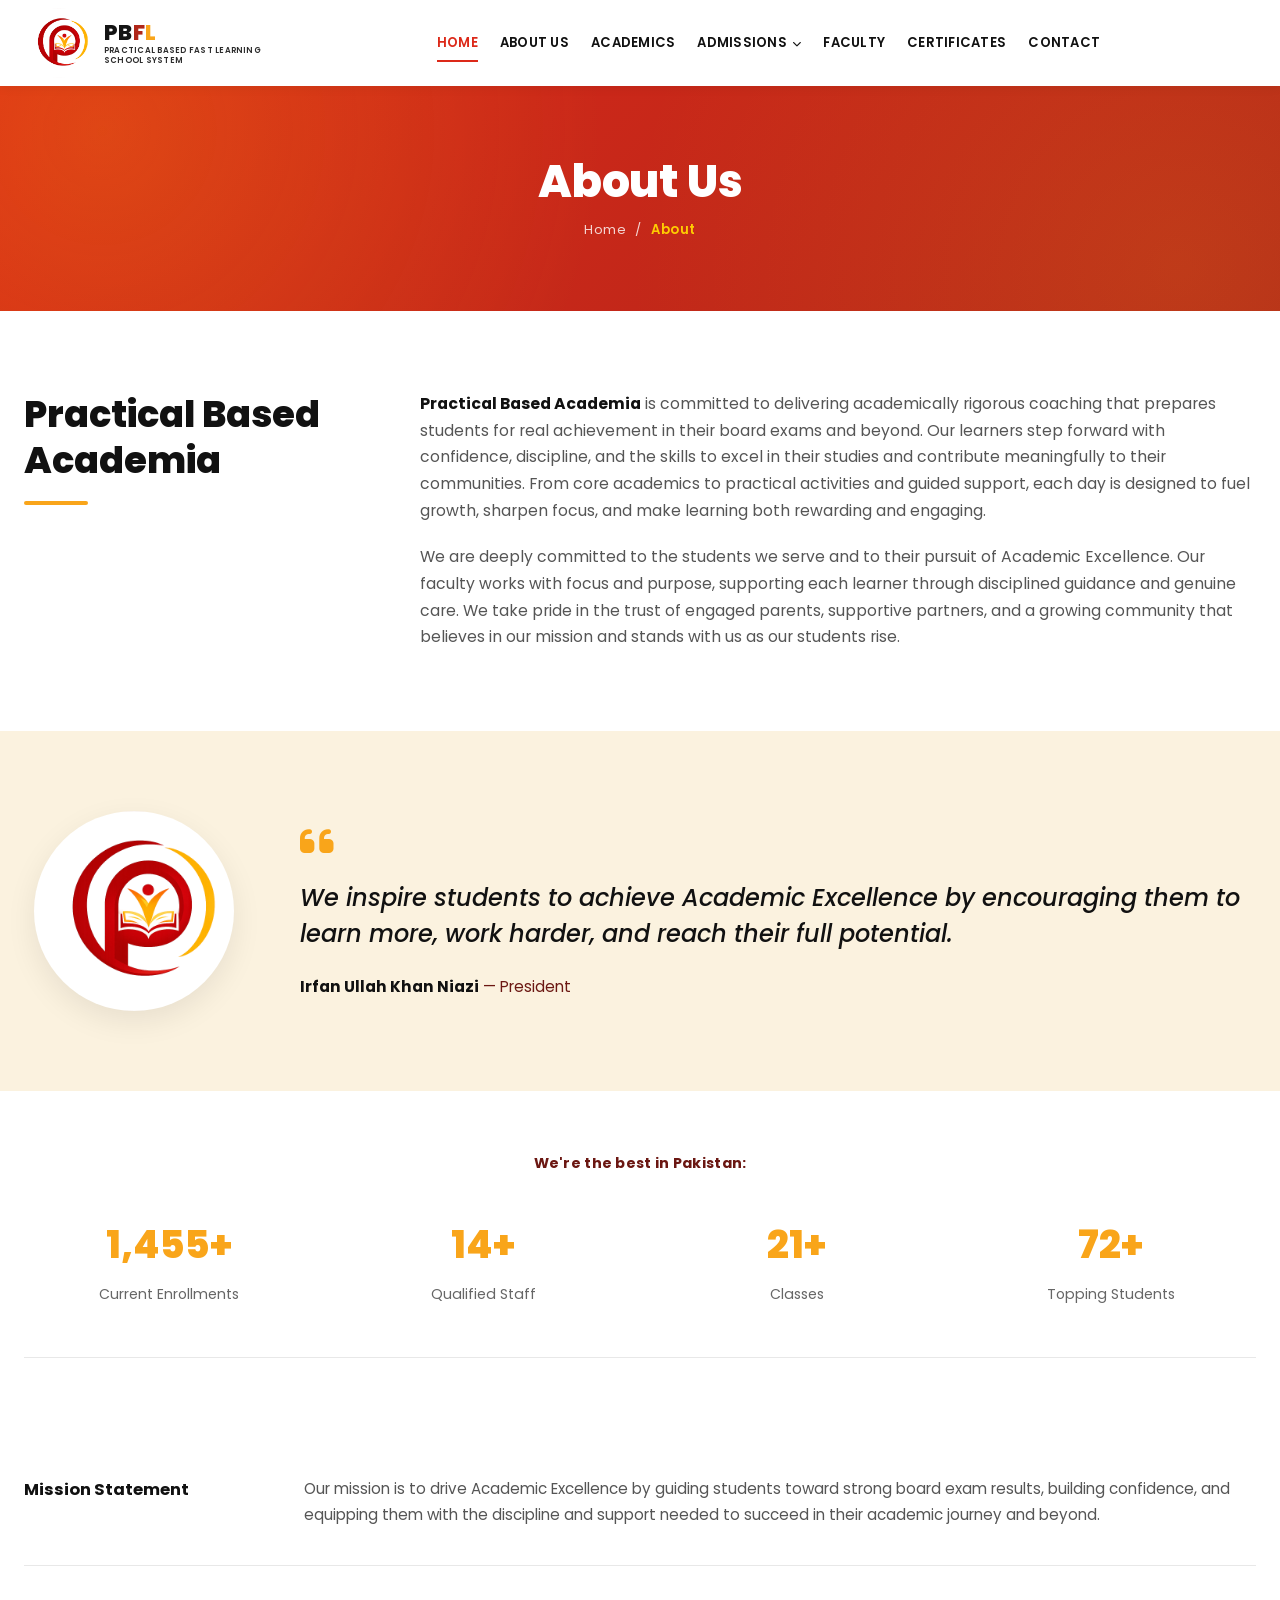
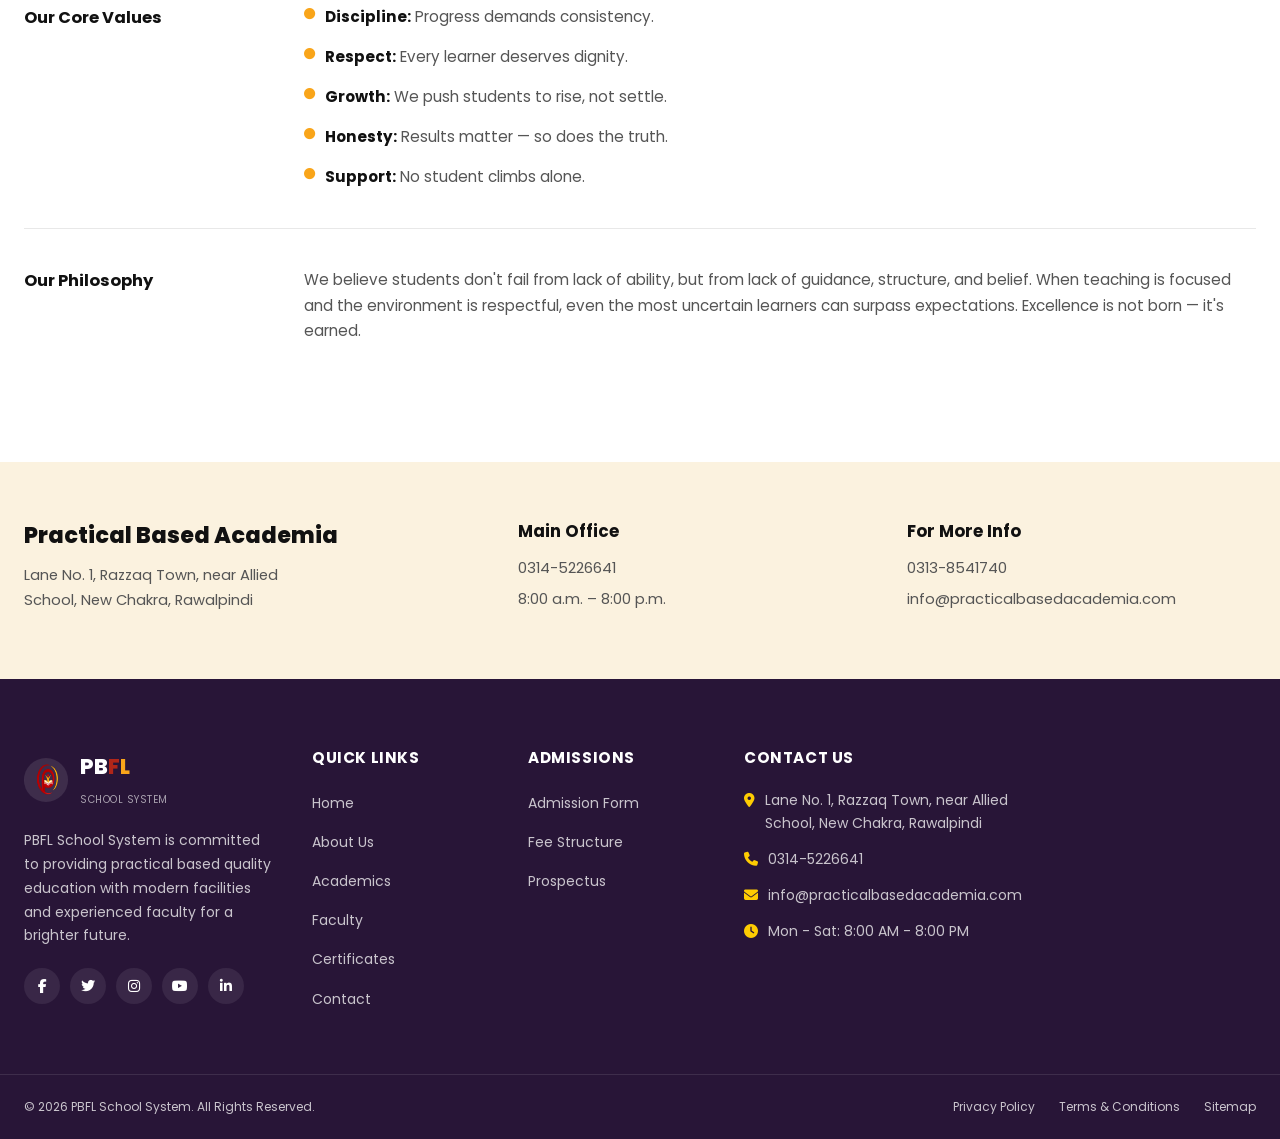
==== commit 20795955: "fix pages" ====
--- a/about.html
+++ b/about.html
@@ -217,13 +217,13 @@
 <body>
 
     <header class="site-header" id="siteHeader">
-      <div class="top-bar">
+      <!-- <div class="top-bar">
         <div class="container top-bar__inner">
-           <ul class="top-bar__contact">
+          <ul class="top-bar__contact">
             <li><i class="fa-solid fa-phone"></i> +92 314 5226641</li>
             <li><i class="fa-solid fa-envelope"></i>info@practicalbasedacademia.com</li>
             <li>
-              <i class="fa-solid fa-location-dot"></i>  Main Campus, City Road,
+              <i class="fa-solid fa-location-dot"></i> Main Campus, City Road,
               Pakistan
             </li>
           </ul>
@@ -266,7 +266,7 @@
             </ul>
           </div>
         </div>
-      </div>
+      </div> -->
 
       <nav class="navbar" id="navbar">
         <div class="container navbar__inner">
@@ -288,12 +288,11 @@
           </a>
 
           <ul class="navbar__menu" id="navbarMenu">
-            <li><a href="index.html">HOME</a></li>
-            <li><a href="about.html" class="active">ABOUT US</a></li>
-                         <li><a href="index.html#academics">ACADEMICS</a></li>
-
+            <li><a href="index.html" class="active">HOME</a></li>
+            <li><a href="about.html">ABOUT US</a></li>
+             <li><a href="index.html#academics">ACADEMICS</a></li>
             <li class="has-dropdown">
-              <a href="index.html#admissions"
+              <a href="#admissions"
                 >ADMISSIONS <i class="fa-solid fa-chevron-down"></i
               ></a>
               <ul class="dropdown">
@@ -302,25 +301,14 @@
                 <li><a href="prospectus.html">Prospectus</a></li>
               </ul>
             </li>
-            <li class="has-dropdown">
-              <a href="index.html#departments"
-                >DEPARTMENTS <i class="fa-solid fa-chevron-down"></i
-              ></a>
-              <ul class="dropdown">
-                <li><a href="#">Science</a></li>
-                <li><a href="#">Computer</a></li>
-                <li><a href="#">Arts</a></li>
-              </ul>
-            </li>
-            <li><a href="index.html#facilities">FACILITIES</a></li>
-            <li><a href="index.html#gallery">GALLERY</a></li>
-            <li><a href="index.html#events">EVENTS</a></li>
-            <li><a href="index.html#contact">CONTACT</a></li>
-          </ul>
-
-          <a href="index.html#admissions" class="btn btn--primary navbar__cta"
-            >APPLY NOW</a
-          >
+            <li><a href="#facilities">FACULTY</a></li>
+            <li><a href="certificates.html">CERTIFICATES</a></li>
+            <!-- <li><a href="gallery">GALLERY</a></li> -->
+            <!-- <li><a href="#events">EVENTS</a></li> -->
+            <li><a href="contact.html">CONTACT</a></li>
+          </ul>
+
+        
 
           <button
             class="navbar__toggle"
@@ -334,6 +322,7 @@
         </div>
       </nav>
     </header>
+
 
     <main>
 
@@ -453,6 +442,7 @@
 
     </main>
 
+    <!-- Footer -->
     <!-- Footer -->
     <footer class="site-footer" id="contact">
       <div class="container site-footer__grid">
@@ -502,59 +492,44 @@
             </li>
           </ul>
         </div>
-
+ 
         <div class="footer-col">
           <h4>QUICK LINKS</h4>
           <ul>
+            <li><a href="index.html">Home</a></li>
             <li><a href="about.html">About Us</a></li>
-            <li><a href="index.html#academics">Academics</a></li>
-            <li><a href="index.html#admissions">Admissions</a></li>
-            <li><a href="index.html#departments">Departments</a></li>
-            <li><a href="index.html#facilities">Facilities</a></li>
-            <li><a href="index.html#contact">Contact Us</a></li>
-          </ul>
-        </div>
-
+            <li><a href="#academics">Academics</a></li>
+            <li><a href="#facilities">Faculty</a></li>
+            <li><a href="certificates.html">Certificates</a></li>
+            <li><a href="contact.html">Contact</a></li>
+          </ul>
+        </div>
+ 
         <div class="footer-col">
-          <h4>ACADEMICS</h4>
+          <h4>ADMISSIONS</h4>
           <ul>
-            <li><a href="#">Primary School</a></li>
-            <li><a href="#">Middle School</a></li>
-            <li><a href="#">High School</a></li>
-            <li><a href="#">College / Intermediate</a></li>
-            <li><a href="#">Professional Courses</a></li>
-            <li><a href="#">Academic Calendar</a></li>
-          </ul>
-        </div>
-
-        <div class="footer-col">
-          <h4>RESOURCES</h4>
-          <ul>
-            <li><a href="prospectus.html">Download Prospectus</a></li>
+            <li><a href="admission-form.html">Admission Form</a></li>
             <li><a href="fee-structure.html">Fee Structure</a></li>
-            <li><a href="admission-form.html">Admission Form</a></li>
-            <li><a href="#">Syllabus</a></li>
-            <li><a href="#">Student Portal</a></li>
-            <li><a href="#">Results</a></li>
-          </ul>
-        </div>
-
+            <li><a href="prospectus.html">Prospectus</a></li>
+          </ul>
+        </div>
+ 
         <div class="footer-col">
           <h4>CONTACT US</h4>
           <ul class="footer-contact">
             <li>
-              <i class="fa-solid fa-location-dot"></i> Main Campus, City Road,
-              Pakistan
-            </li>
-            <li><i class="fa-solid fa-phone"></i> +92 300 1234567</li>
-            <li><i class="fa-solid fa-envelope"></i> info@pbfl.edu.pk</li>
-            <li>
-              <i class="fa-solid fa-clock"></i> Mon - Sat: 8:00 AM - 4:00 PM
-            </li>
-          </ul>
-        </div>
-      </div>
-
+              <i class="fa-solid fa-location-dot"></i> Lane No. 1, Razzaq Town,
+              near Allied School, New Chakra, Rawalpindi
+            </li>
+            <li><i class="fa-solid fa-phone"></i> 0314-5226641</li>
+            <li><i class="fa-solid fa-envelope"></i> info@practicalbasedacademia.com</li>
+            <li>
+              <i class="fa-solid fa-clock"></i> Mon - Sat: 8:00 AM - 8:00 PM
+            </li>
+          </ul>
+        </div>
+      </div>
+ 
       <div class="site-footer__bottom">
         <div class="container site-footer__bottom-inner">
           <p>&copy; 2026 PBFL School System. All Rights Reserved.</p>
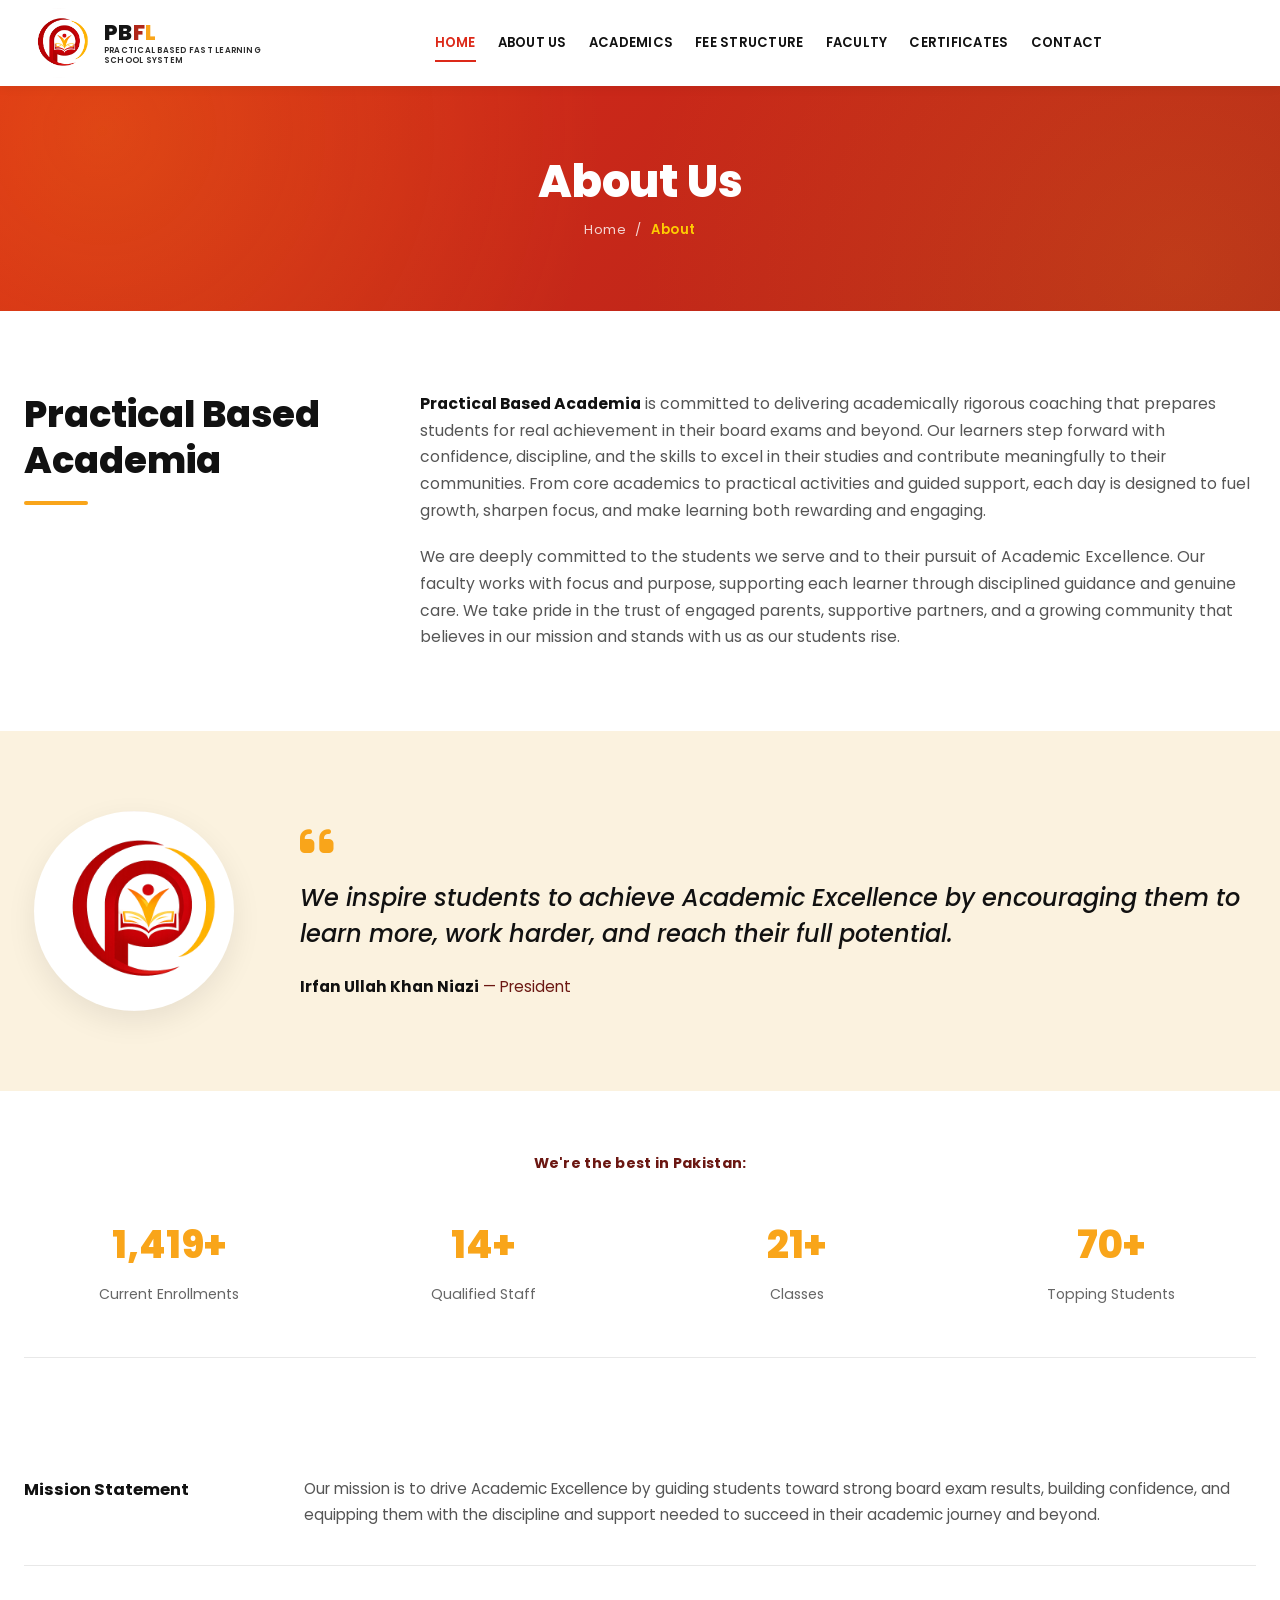
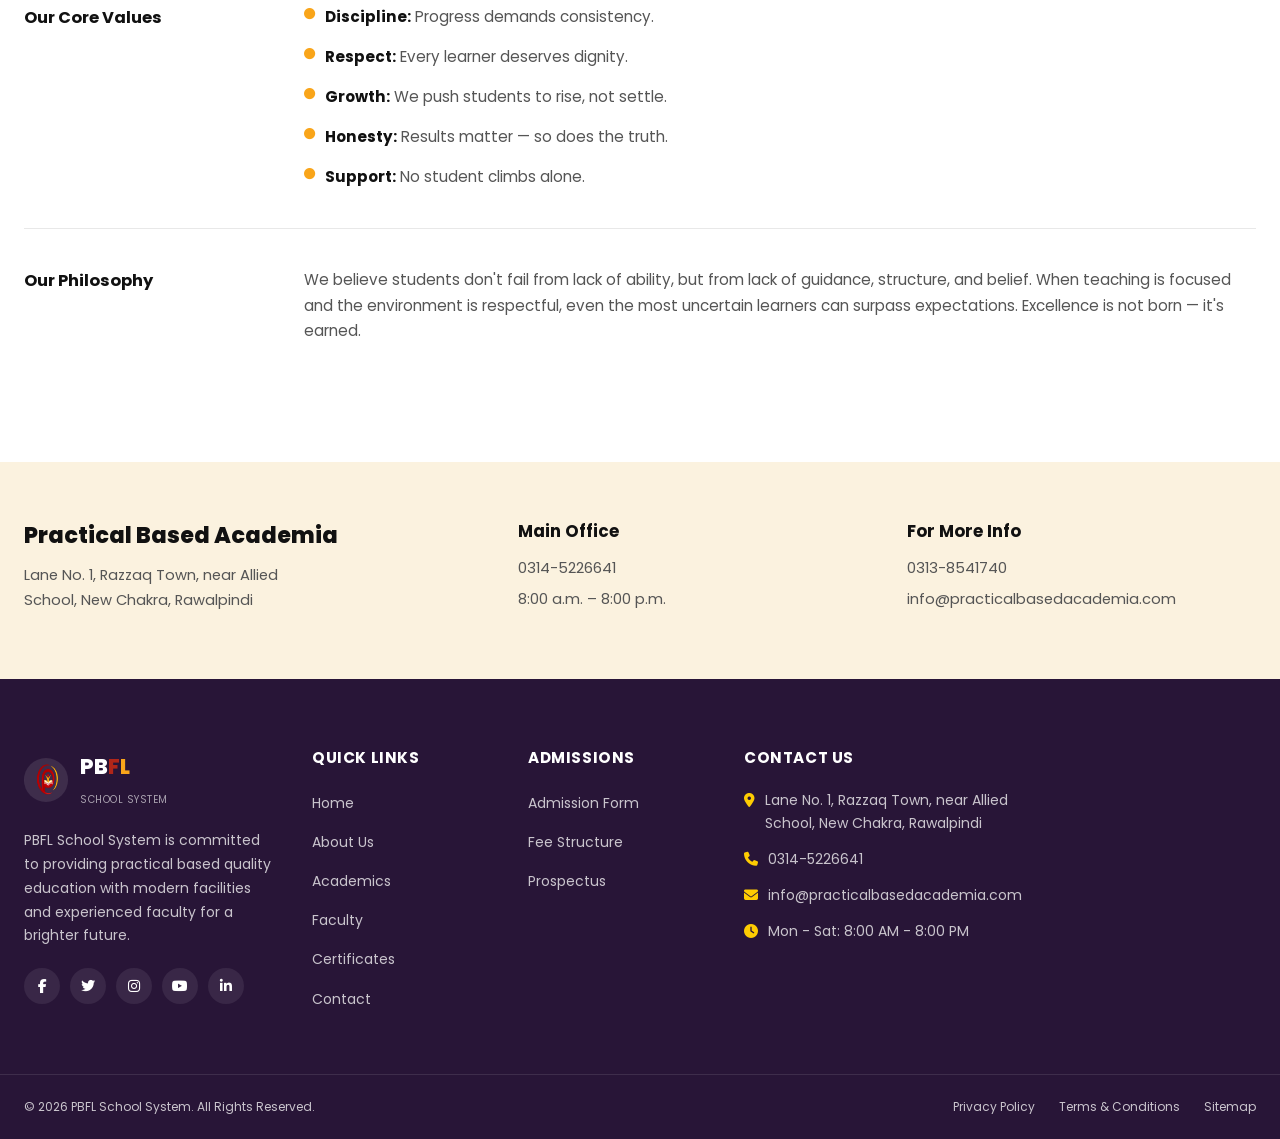
==== commit 32e7fbcf: "fix pages" ====
--- a/about.html
+++ b/about.html
@@ -291,16 +291,8 @@
             <li><a href="index.html" class="active">HOME</a></li>
             <li><a href="about.html">ABOUT US</a></li>
              <li><a href="index.html#academics">ACADEMICS</a></li>
-            <li class="has-dropdown">
-              <a href="#admissions"
-                >ADMISSIONS <i class="fa-solid fa-chevron-down"></i
-              ></a>
-              <ul class="dropdown">
-                <li><a href="admission-form.html">Admission Form</a></li>
-                <li><a href="fee-structure.html">Fee Structure</a></li>
-                <li><a href="prospectus.html">Prospectus</a></li>
-              </ul>
-            </li>
+            <li><a href="fee-structure.html">FEE STRUCTURE</a></li>
+
             <li><a href="#facilities">FACULTY</a></li>
             <li><a href="certificates.html">CERTIFICATES</a></li>
             <!-- <li><a href="gallery">GALLERY</a></li> -->
